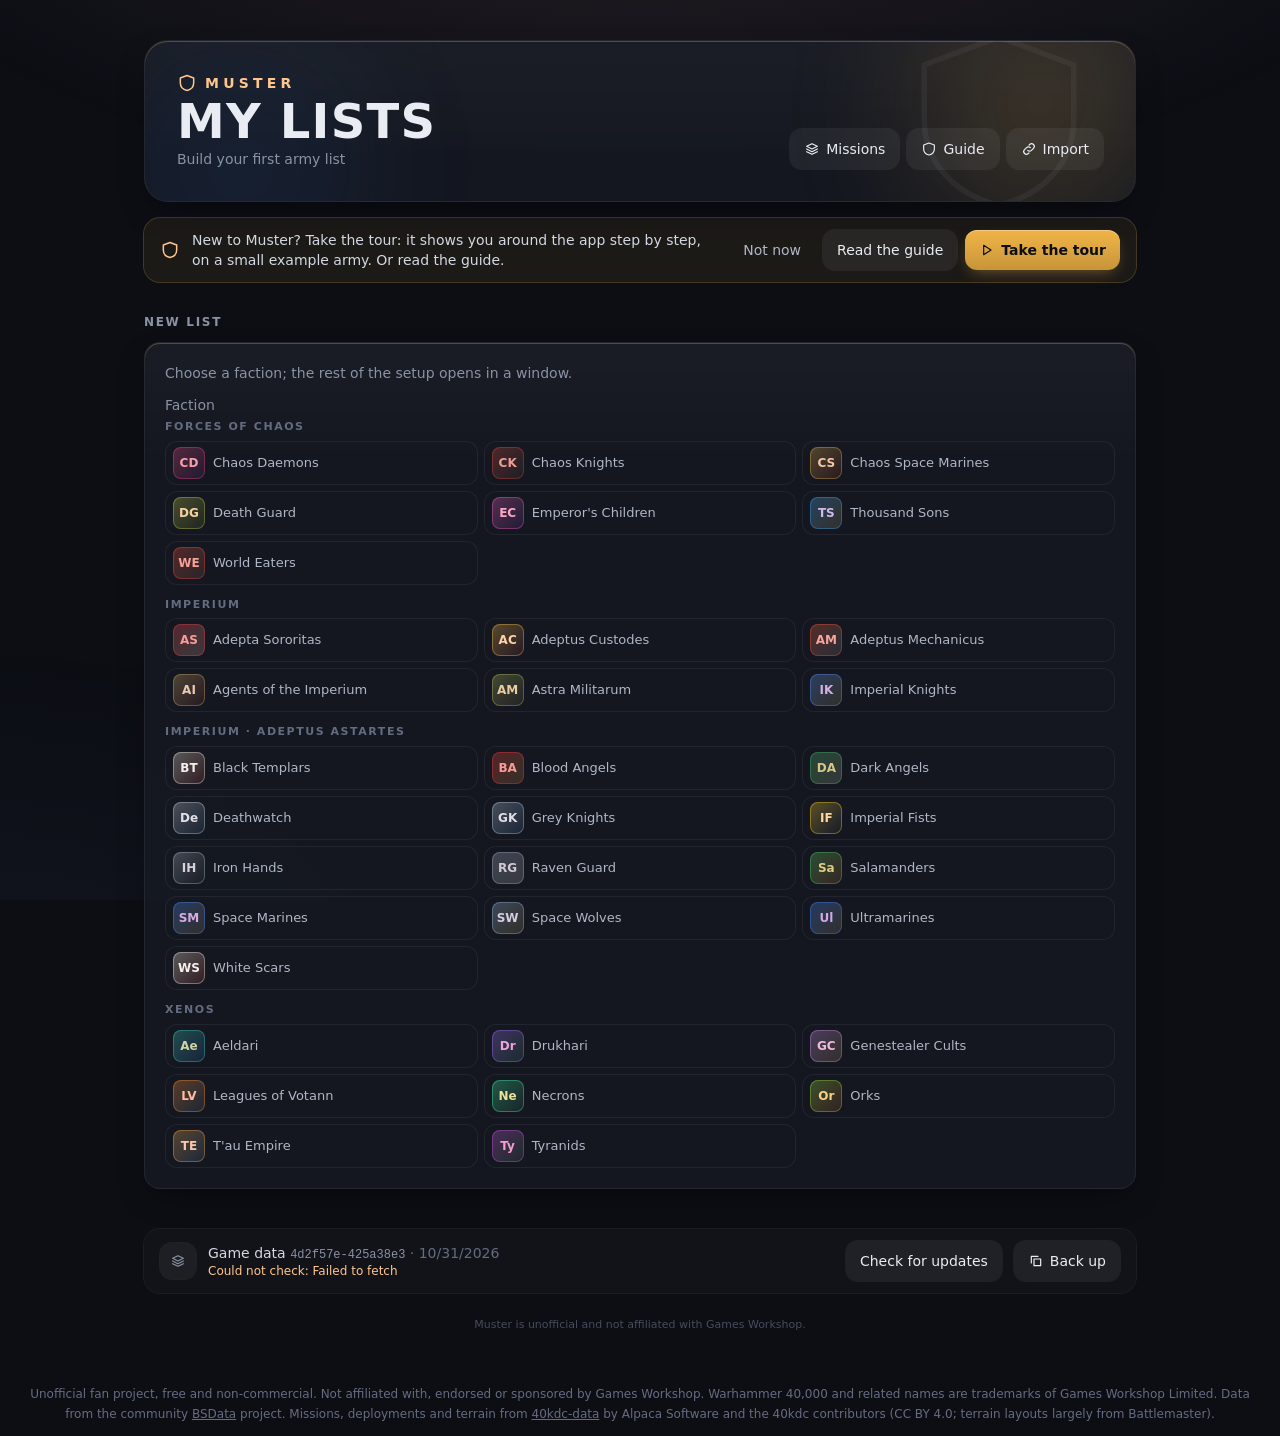
==== index.html @ a2edd638 "Website from Mithlyar/muster@95298ae" ====
<!doctype html>
<html lang="en" class="dark">
  <head>
    <meta charset="UTF-8" />
    <meta name="viewport" content="width=device-width, initial-scale=1, viewport-fit=cover" />
    <meta name="theme-color" content="#0b0d10" />
    <link rel="icon" type="image/svg+xml" href="./assets/icon-BPqAN67T.svg" />
    <title>Muster</title>
    <script type="module" crossorigin src="./assets/index-C1xs5jsw.js"></script>
    <link rel="modulepreload" crossorigin href="./assets/ui-D43uuEUE.js">
    <link rel="modulepreload" crossorigin href="./assets/UnitPanel-WduCwBzu.js">
    <link rel="modulepreload" crossorigin href="./assets/Tour-CmWP9LcV.js">
    <link rel="modulepreload" crossorigin href="./assets/store-DfbMj11K.js">
    <link rel="modulepreload" crossorigin href="./assets/Switch-Di57FSqk.js">
    <link rel="stylesheet" crossorigin href="./assets/index-52C6NajV.css">
  <meta name="robots" content="noindex" />
    <link rel="manifest" href="./manifest.webmanifest" />
    <link rel="apple-touch-icon" href="./apple-touch-icon.png" />
    <meta name="apple-mobile-web-app-capable" content="yes" />
    <meta name="mobile-web-app-capable" content="yes" />
    <meta name="apple-mobile-web-app-status-bar-style" content="black-translucent" />
    <meta name="apple-mobile-web-app-title" content="Muster" />
    </head>
  <body class="bg-zinc-950 text-zinc-100">
    <div id="root"></div>
  </body>
</html>
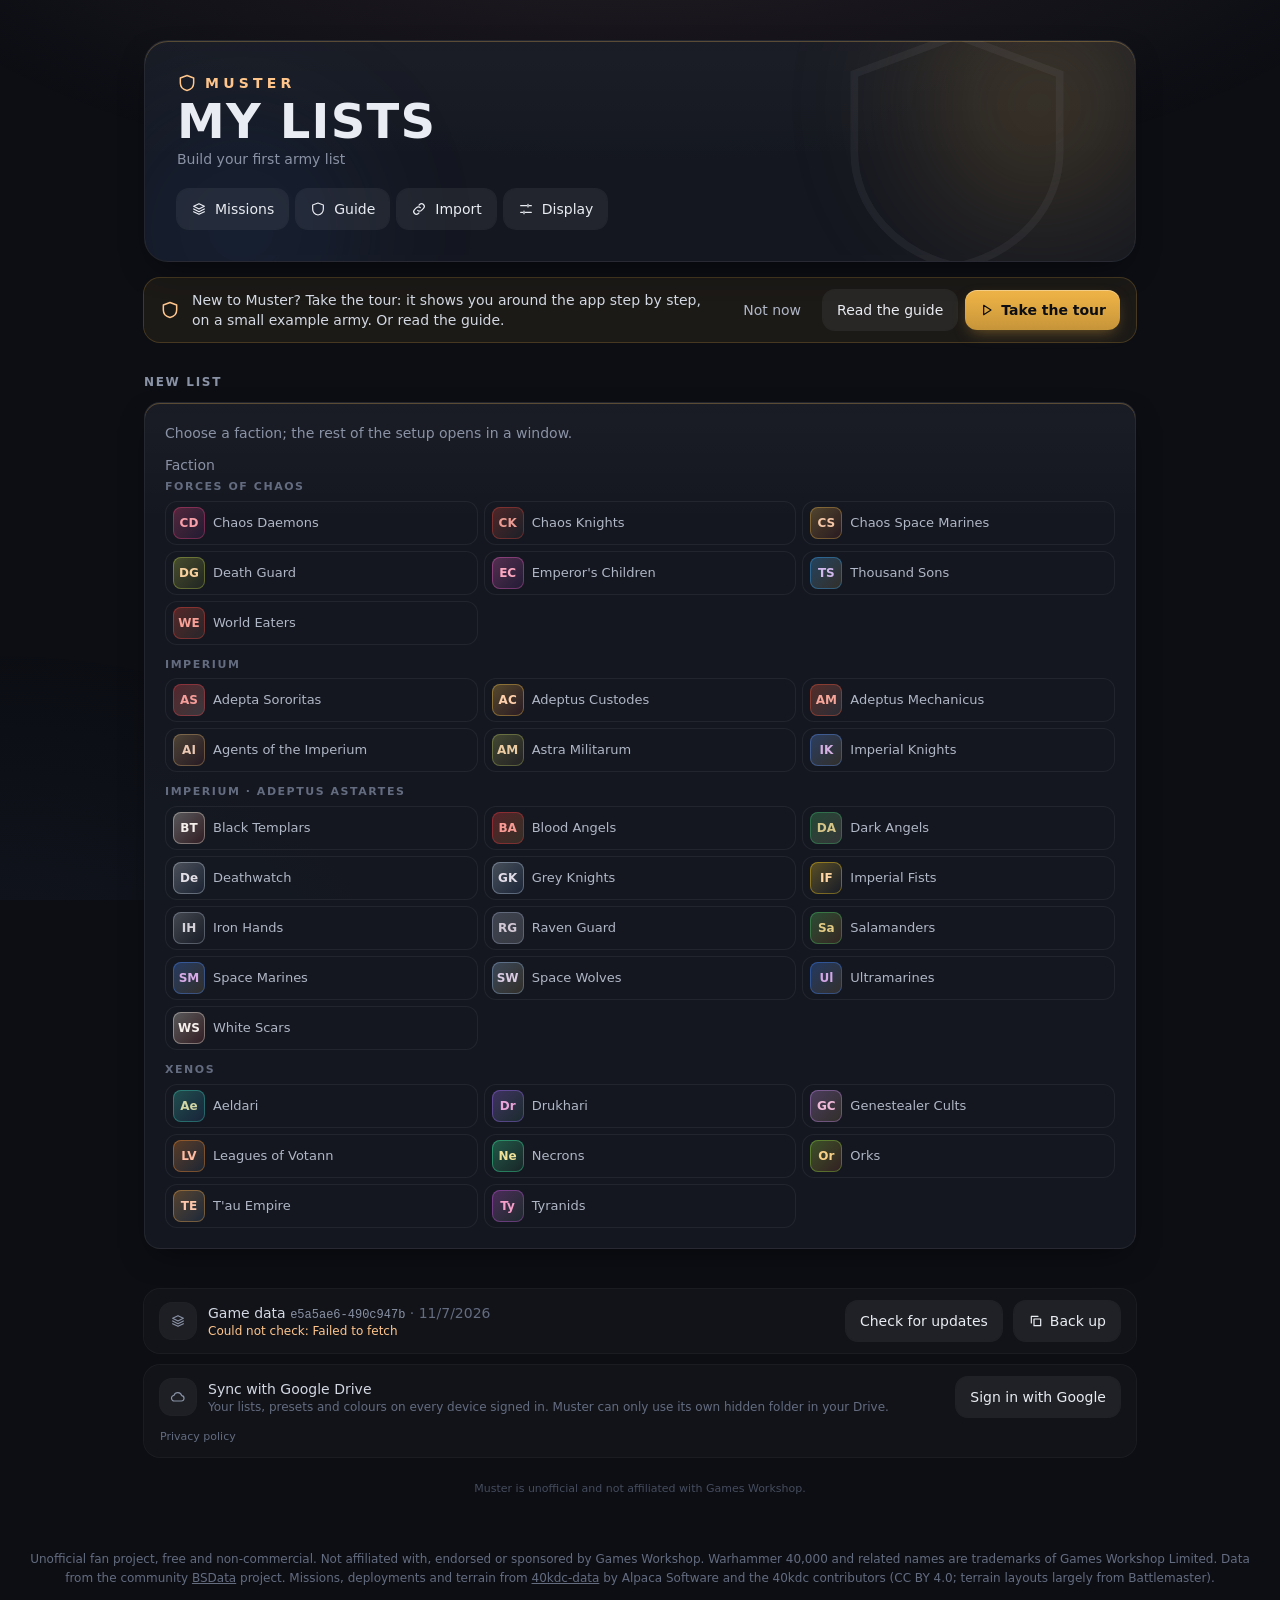
==== commit 9aec91d1: "Website from Mithlyar/muster@aa285a1" ====
--- a/index.html
+++ b/index.html
@@ -6,13 +6,13 @@
     <meta name="theme-color" content="#0b0d10" />
     <link rel="icon" type="image/svg+xml" href="./assets/icon-BPqAN67T.svg" />
     <title>Muster</title>
-    <script type="module" crossorigin src="./assets/index-C1xs5jsw.js"></script>
-    <link rel="modulepreload" crossorigin href="./assets/ui-D43uuEUE.js">
-    <link rel="modulepreload" crossorigin href="./assets/UnitPanel-WduCwBzu.js">
-    <link rel="modulepreload" crossorigin href="./assets/Tour-CmWP9LcV.js">
-    <link rel="modulepreload" crossorigin href="./assets/store-DfbMj11K.js">
-    <link rel="modulepreload" crossorigin href="./assets/Switch-Di57FSqk.js">
-    <link rel="stylesheet" crossorigin href="./assets/index-52C6NajV.css">
+    <script type="module" crossorigin src="./assets/index-C-d8wLqw.js"></script>
+    <link rel="modulepreload" crossorigin href="./assets/ui-CXg3Rzag.js">
+    <link rel="modulepreload" crossorigin href="./assets/store-QkJP6KPP.js">
+    <link rel="modulepreload" crossorigin href="./assets/SyncPanel-OrIS3oHB.js">
+    <link rel="modulepreload" crossorigin href="./assets/wholeUnit-CLlUJ1zh.js">
+    <link rel="modulepreload" crossorigin href="./assets/Tour-CtPnz9ib.js">
+    <link rel="stylesheet" crossorigin href="./assets/index-sctc2tUI.css">
   <meta name="robots" content="noindex" />
     <link rel="manifest" href="./manifest.webmanifest" />
     <link rel="apple-touch-icon" href="./apple-touch-icon.png" />
@@ -22,6 +22,9 @@
     <meta name="apple-mobile-web-app-title" content="Muster" />
     </head>
   <body class="bg-zinc-950 text-zinc-100">
-    <div id="root"></div>
+    <!-- Shown at once while the app loads (inline styles: the stylesheet may not be there yet); the first render replaces it. -->
+    <div id="root">
+      <div style="position: fixed; inset: 0; display: flex; align-items: center; justify-content: center; background: #0b0d10; color: #a1a1aa; font: 600 0.8125rem/1 system-ui, sans-serif; letter-spacing: 0.4em; text-transform: uppercase">Muster</div>
+    </div>
   </body>
 </html>
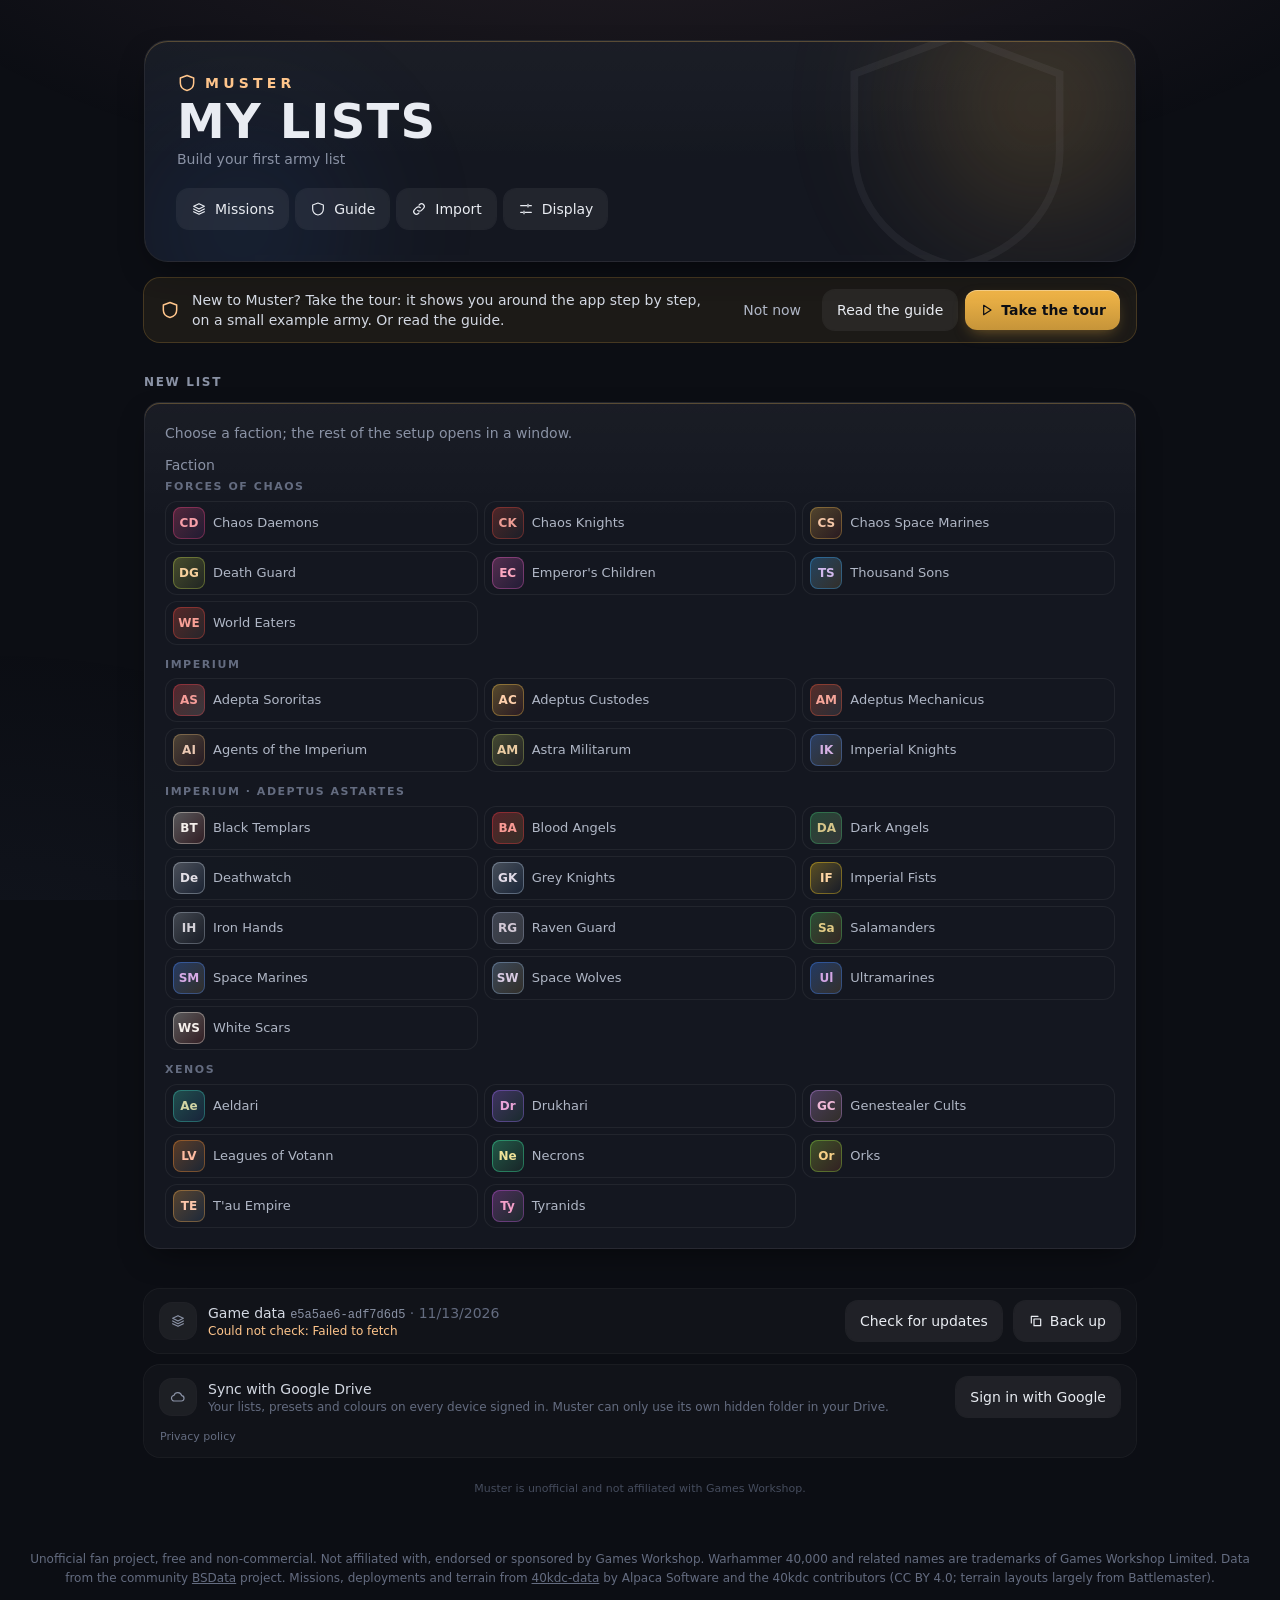
==== commit 30a3d367: "Website from Mithlyar/muster@13b0f78" ====
--- a/index.html
+++ b/index.html
@@ -6,13 +6,13 @@
     <meta name="theme-color" content="#0b0d10" />
     <link rel="icon" type="image/svg+xml" href="./assets/icon-BPqAN67T.svg" />
     <title>Muster</title>
-    <script type="module" crossorigin src="./assets/index-C-d8wLqw.js"></script>
-    <link rel="modulepreload" crossorigin href="./assets/ui-CXg3Rzag.js">
-    <link rel="modulepreload" crossorigin href="./assets/store-QkJP6KPP.js">
-    <link rel="modulepreload" crossorigin href="./assets/SyncPanel-OrIS3oHB.js">
-    <link rel="modulepreload" crossorigin href="./assets/wholeUnit-CLlUJ1zh.js">
-    <link rel="modulepreload" crossorigin href="./assets/Tour-CtPnz9ib.js">
-    <link rel="stylesheet" crossorigin href="./assets/index-sctc2tUI.css">
+    <script type="module" crossorigin src="./assets/index-D-3tD6yB.js"></script>
+    <link rel="modulepreload" crossorigin href="./assets/ui-DT2mywcn.js">
+    <link rel="modulepreload" crossorigin href="./assets/store-dFRXKAob.js">
+    <link rel="modulepreload" crossorigin href="./assets/SyncPanel-DSVs6ABX.js">
+    <link rel="modulepreload" crossorigin href="./assets/wholeUnit-C9bu_oCA.js">
+    <link rel="modulepreload" crossorigin href="./assets/Tour-DJjmORuf.js">
+    <link rel="stylesheet" crossorigin href="./assets/index-FXlSBzAx.css">
   <meta name="robots" content="noindex" />
     <link rel="manifest" href="./manifest.webmanifest" />
     <link rel="apple-touch-icon" href="./apple-touch-icon.png" />
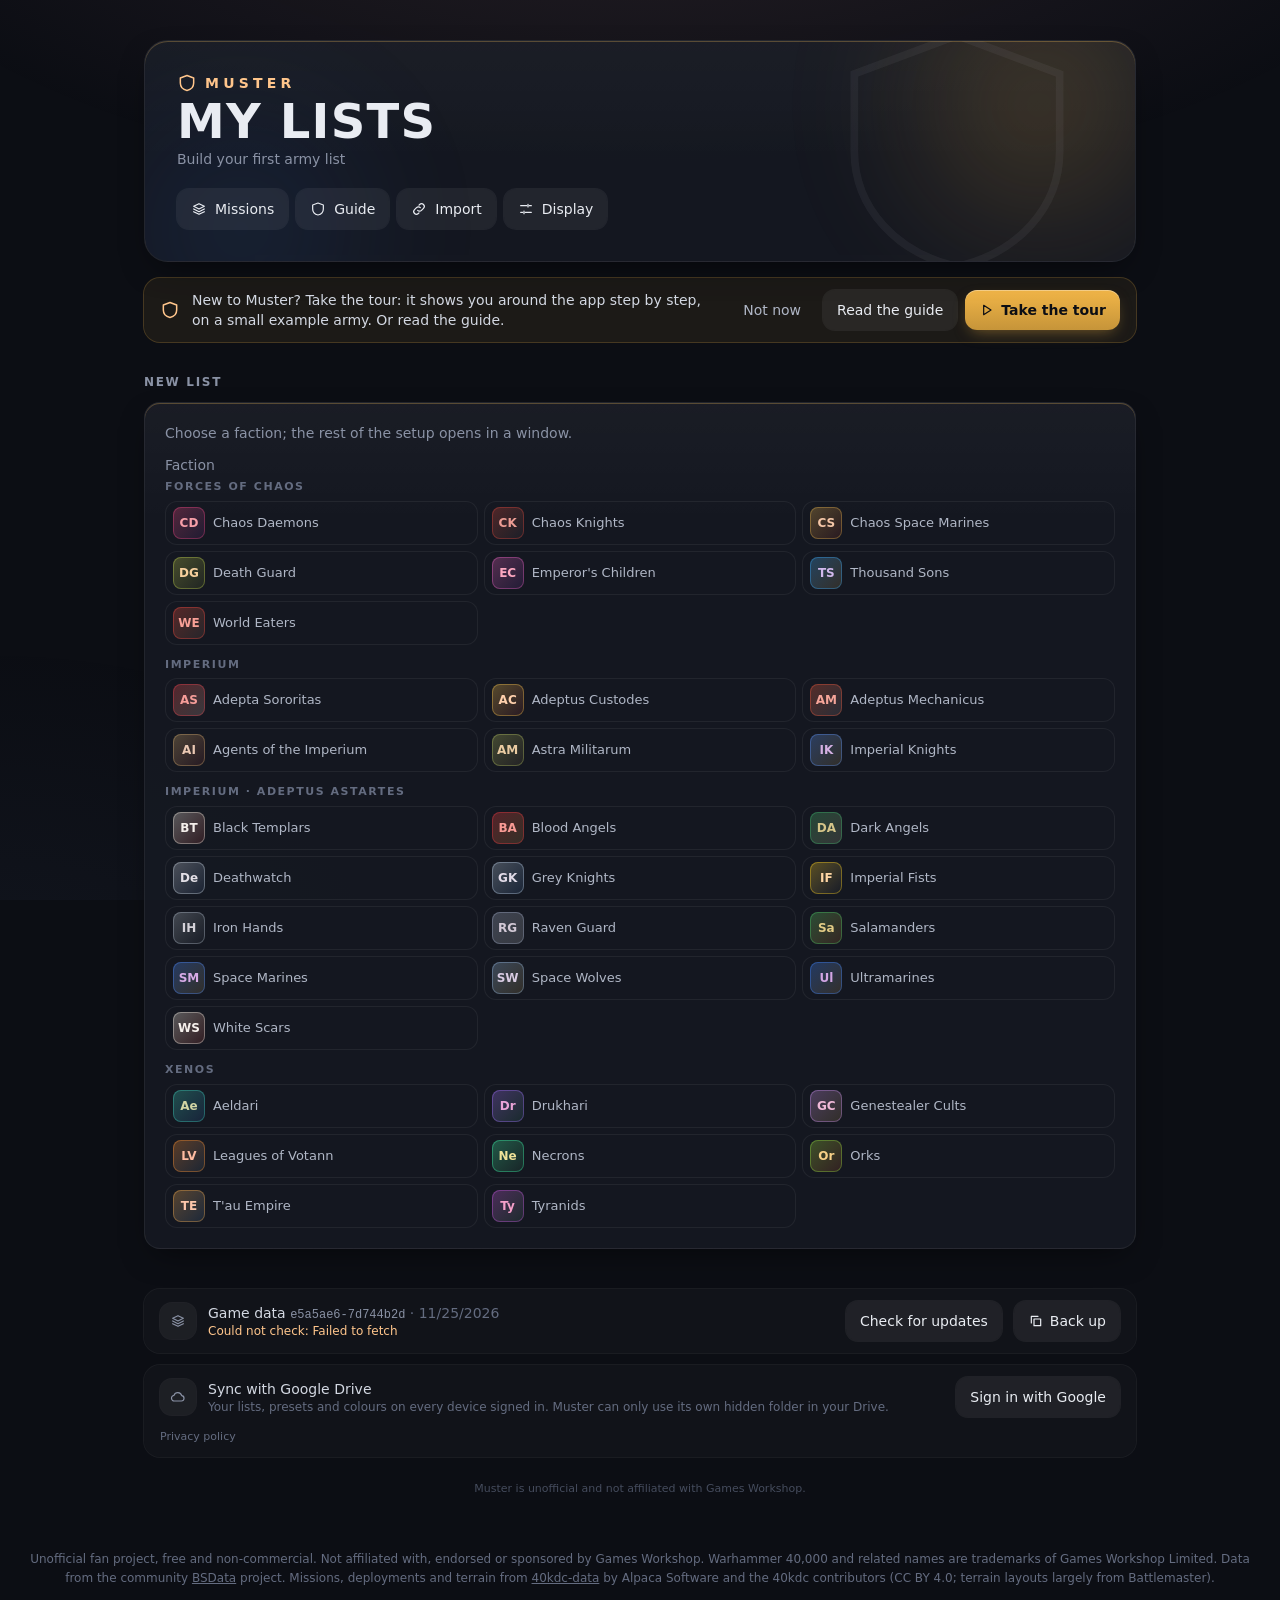
==== commit 1192f05f: "Website from Mithlyar/muster@d35e04d" ====
--- a/index.html
+++ b/index.html
@@ -6,12 +6,12 @@
     <meta name="theme-color" content="#0b0d10" />
     <link rel="icon" type="image/svg+xml" href="./assets/icon-BPqAN67T.svg" />
     <title>Muster</title>
-    <script type="module" crossorigin src="./assets/index-D-3tD6yB.js"></script>
-    <link rel="modulepreload" crossorigin href="./assets/ui-DT2mywcn.js">
-    <link rel="modulepreload" crossorigin href="./assets/store-dFRXKAob.js">
-    <link rel="modulepreload" crossorigin href="./assets/SyncPanel-DSVs6ABX.js">
-    <link rel="modulepreload" crossorigin href="./assets/wholeUnit-C9bu_oCA.js">
-    <link rel="modulepreload" crossorigin href="./assets/Tour-DJjmORuf.js">
+    <script type="module" crossorigin src="./assets/index-Cq61DUKO.js"></script>
+    <link rel="modulepreload" crossorigin href="./assets/ui-CoUniQBQ.js">
+    <link rel="modulepreload" crossorigin href="./assets/store-BSVxRpvi.js">
+    <link rel="modulepreload" crossorigin href="./assets/SyncPanel-L9zX9_qQ.js">
+    <link rel="modulepreload" crossorigin href="./assets/wholeUnit-DnQoPkwc.js">
+    <link rel="modulepreload" crossorigin href="./assets/Tour-1Z4DdZV0.js">
     <link rel="stylesheet" crossorigin href="./assets/index-FXlSBzAx.css">
   <meta name="robots" content="noindex" />
     <link rel="manifest" href="./manifest.webmanifest" />
